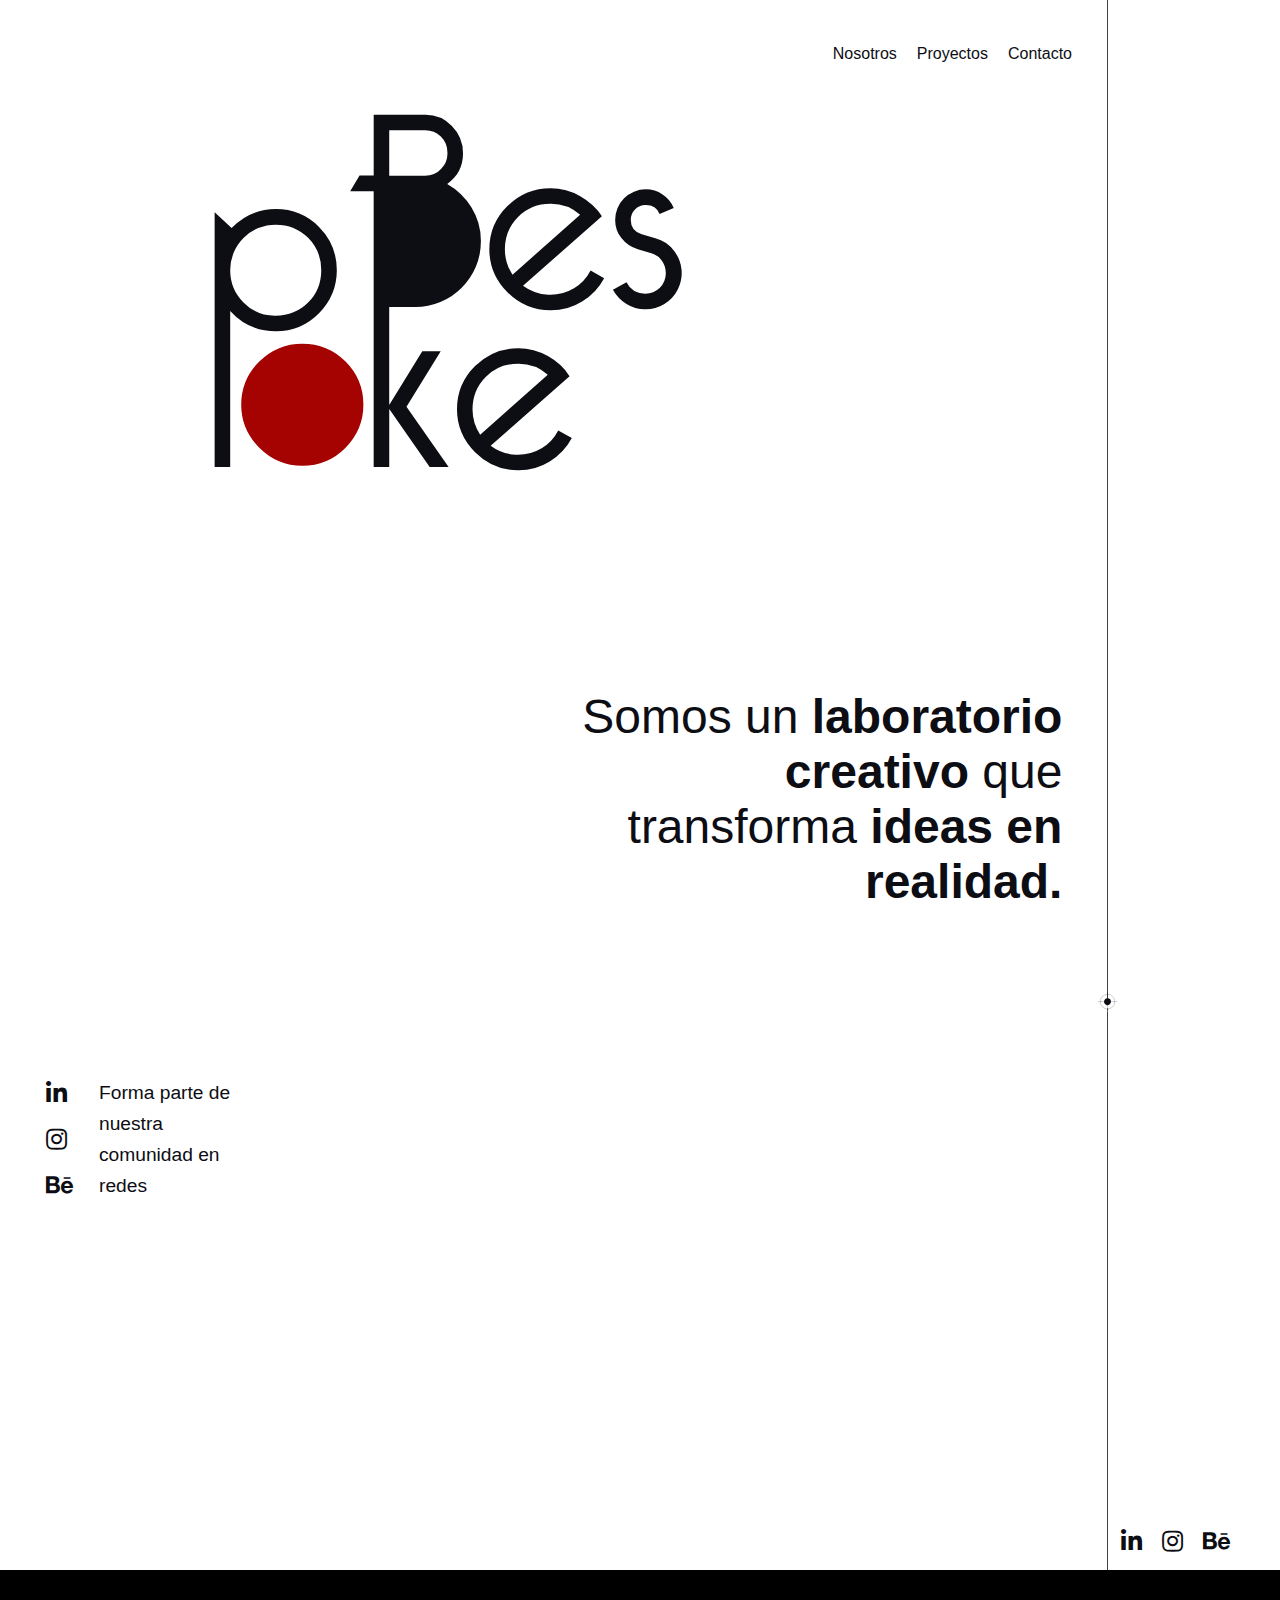
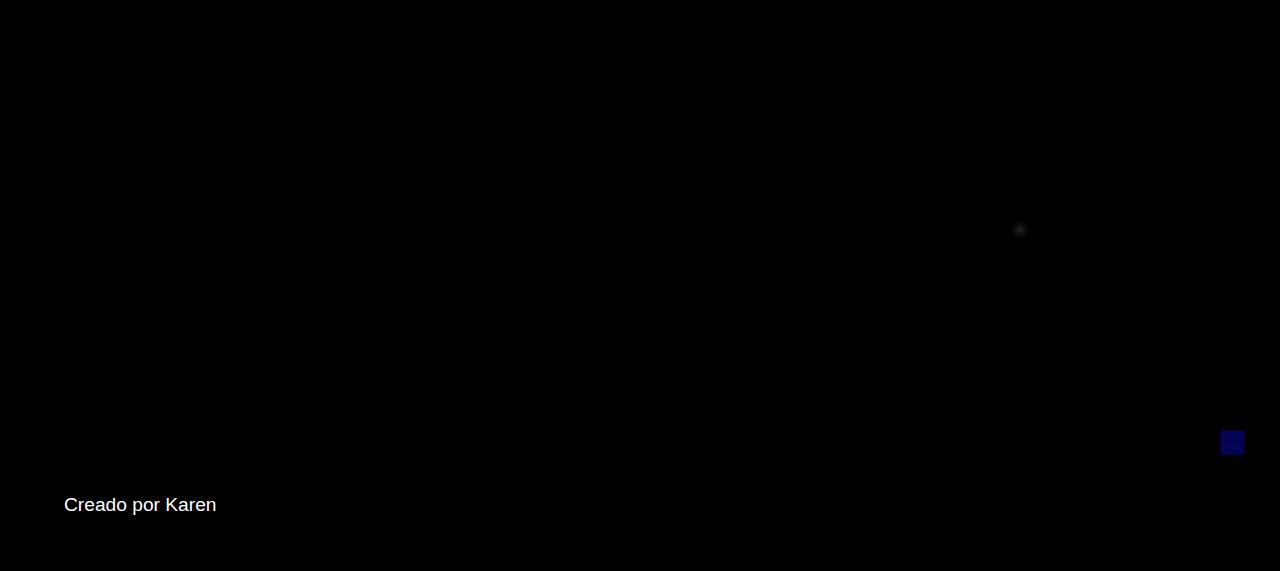
==== about.html @ d42b5b13 "home 90%" ====
<!DOCTYPE html>
<html lang="es">

<head>
    <meta charset="UTF-8">
    <meta name="viewport" content="width=device-width, initial-scale=1.0">
    <title>Bespoke</title>
    <link rel="stylesheet" href="./css/style.css">
    <link rel="stylesheet" href="./css/home.css">
    <link rel="stylesheet" href="./css/card.css">

    <link rel="stylesheet" href="https://use.fontawesome.com/releases/v5.12.1/css/all.css" crossorigin="anonymous">
</head>

<body>

    <header>
        <div class="container">
            <img class="logo logo-header-home m-top-s" src="./img/logo-bespoke.svg"
                alt="Logo Bespoke, laboratorio de ideas">

            <nav class="menu m-top-xs">
                <ul class="display-none">
                    <li><a href="#!">Nosotros</a></li>
                    <li><a href="project.html">Proyectos</a></li>
                    <li><a href="contact.html">Contacto</a></li>
                </ul>
                <button class="menu-toggle">☰</button>
            </nav>
        </div>
        <div class="title m-top">
            <h1><span class="font-style-title-v">Somos un </span>
                laboratorio creativo <span class="font-style-title-v">que transforma</span> ideas en realidad.
            </h1>
        </div>
        <div class="redes-header m-top">
            <div class="redes-header-icons">
                <ul>
                    <li><a href=""><i class="fab fa-linkedin-in"></i></a></li>
                    <li><a href=""><i class="fab fa-instagram"></i></a></li>
                    <li><a href=""><i class="fab fa-behance"></i></a></li>
                </ul>
            </div>
            <div class="redes-header-text">
                <p>Forma parte
                    de nuestra
                    comunidad
                    en redes</p>
            </div>

        </div>
    </header>




    <footer class="footer">
        <div>
            <ul class="footer-redes">
                <li><a href=""><i class="fab fa-linkedin-in"></i></a></li>
                <li><a href=""><i class="fab fa-instagram"></i></a></li>
                <li><a href=""><i class="fab fa-behance"></i></a></li>
            </ul>
        </div>
        <div class="footer-black">
            <img src="./img/animacion-cuadros-bespoke.gif" alt="gif de animación de cuadros">
        </div>
        <p class="footer-text">Creado por Karen</p>
    </footer>

    <script src="./js/script.js"></script>

</body>

</html>
---- css/style.css ----
body {
    background-image: url('../img/back-home-desktop.svg');
    background-repeat: no-repeat;
    background-size: cover;
    max-width: 1800px;
    margin: 0;
}

@media (max-width: 768px) {
   body {
    background-image: url('../img/back-home-mobil.svg');
   }
}

:root {
    /* Colores */
    --primary-color: #0D0D14; 
    --secondary-color: #fff; 
    --accent-color: #4CAF50; 
    --primary-red: #A50202;

    /* Tipografía */
    --font-family-primary: 'Roboto', sans-serif; /* Fuente principal */
    --font-family-secondary: 'Open Sans', sans-serif; /* Fuente secundaria */

    --font-size-mobile-h1: 2rem;
    --font-size-mobile-h2: 1.5rem;
    --font-size-mobile-body: 1rem;

    --font-size-desktop-h1: 3rem;
    --font-size-desktop-h2: 2rem;
    --font-size-desktop-body: 1.2rem;

    /* Espaciado */
    --spacing-small: 10px;
    --spacing-medium: 20px;
    --spacing-large: 30px;
}

body {
    font-family: var(--font-family-primary);
    color: var(--primary-color);
    margin: 0;
    padding: 0;
    box-sizing: border-box; 
}

h1 {
    font-size: var(--font-size-mobile-h1); 
}

h2 {
    font-size: var(--font-size-mobile-h2);
}

p {
    font-size: var(--font-size-mobile-body);
    line-height: 1.6;
}

a {
    color: var(--accent-color);
    text-decoration: none;
}

button {
    background-color: var(--accent-color);
    color: var(--secondary-color);
    padding: var(--spacing-small) var(--spacing-medium);
    border: none;
    border-radius: 5px;
    cursor: pointer;
}

.m-top {
    margin-top: 75px;
}

.m-top-xs {
    margin-top: 25px;
}

.b-black {
    background-color: var(--primary-color);
}

/* Adaptación para pantallas más grandes (desktop) */
@media (min-width: 768px) {
    h1 {
        font-size: var(--font-size-desktop-h1);
    }

    h2 {
        font-size: var(--font-size-desktop-h2);
    }

    p {
        font-size: var(--font-size-desktop-body);
    }

    .m-top {
        margin-top: 150px;
    }
}


.container {
    max-width: 960px; 
    margin: 0 auto;
    padding: 20px;
}

.menu ul {
    list-style: none;
    margin: 0;
    padding: 0;
    display: flex; 
    justify-content: flex-end;
    margin-right: 5%;
    gap: 20px;
}

.menu li {
    border-bottom-style: double;
    border-color: var(--secondary-color);
}

.menu li:hover{
    border-color: var(--primary-red);
}

.menu li a {
    color: var(--primary-color);
}

.menu li a:hover{
    color: var(--primary-red);
}

.menu-toggle {
    display: none; 
}


/* Adaptación para dispositivos móviles */
@media (max-width: 768px) {
   .menu ul {
       flex-direction: column; 
       display: none;
   }

    .menu {
        display: flex;
        justify-content: end;
    }

    .menu-toggle {
        display: block; 
        font-size: 2rem;
        border-style: none;
        color: var(--primary-color);
        background-color: white;
        margin-top: 0;
    }
    .menu-toggle:hover {
        background-color: var(--primary-color);
        color: white;
    }
 
}


/*Card Diseño*/

.card-global {
    display: flex;
    flex-direction: column;
}


.footer {
    margin-top: 300px;
}

.footer-black {
    background-color:black;
    padding: 20px;
    display: flex;
    justify-content: end;
}

.footer-text {
    margin: 0;
    background-color: black;
    color: var(--secondary-color);
    padding-left: 5%;
    padding-bottom: 50px;
}

.footer-redes {
    display: flex;
    flex-direction: row;
    gap: 20px;
    list-style: none;
    justify-content: end;
    margin-right: 50px;
}

.footer-redes i {
    color: var(--primary-color);
    font-size: 1.5rem;
}
---- css/home.css ----
.title {
    text-align: right;
    width: 40%;
    padding-left: 43%;
}

.container {
    display: flex;
    flex-direction: column-reverse;
}

.logo-header-home {
    width: 60%;
}

/* Adaptación para dispositivos móviles */
@media (max-width: 768px) {

     .title {
         width: 60%;
         padding-left: 10%;
     }
 
     .logo-header-home {
         width: 80%;
     }
  
 }

 .font-style-title-v {
    font-weight: 300;
}

.redes-header {
    display: flex;
    flex-direction: row;
    gap: 20px;
}

/*Redes sociales*/
.redes-header-icons ul{
    list-style: none;
}

.redes-header-icons a {
    color: var(--primary-color);
}

.redes-header-icons i{
  font-size: 1.5rem;
  margin-bottom: 10px;
  padding: 5px;  
  border: 1px solid var(--secondary-color);
}

.redes-header-icons i:hover {
    color: var(--primary-red);
    border: 1px solid var(--primary-red);
}

.redes-header-text {
    width: 150px;
}

.msj-home {
    display: flex;
    flex-direction: row;
    height: 300px;
}

.msj-home-img {
    width: 50%;
    display: flex;
    justify-content: center;
    align-items: baseline;
}

.msj-home-img img{
    width: 50%;
    z-index: 5;
    margin-top: 50px;
}

.msj-home-text {
    width: 50%;
    display: flex;
    justify-content: center;
}

.msj-home-text h2 {
    color: var(--secondary-color);
    width: 50%;
    text-align: right;
    font-weight: 300;
}

.msj-home-text h2 span {
    font-weight: 800;
    font-style: italic;
}

/* Adaptación para dispositivos móviles */
@media (max-width: 568px) {

 .msj-home {
    flex-direction: column;
 }

 .msj-home-img {
    width: 100%;
    align-items: center;
 }

 .msj-home-img img {
    width: 80%;
    margin-top: -50px;
 }

 .msj-home {
    height: auto;
 }

 .msj-home-text {
    width: 100%;
 }

 .msj-home h2 {
    width: 80%;
    padding-bottom: 50px;
 }

 .content-img {
    width: 20px!important;
 }

 .content-text h3 {
    width: 100%!important;
    font-size: 1.2rem!important;
 }

 .content-text {
   margin: 0 auto!important;
 }

 .content-img {
    display: none;
 }

 .content-text-p {
    width: 73%!important;
}
 
}

.content-text {
    display: flex;
    flex-direction: column;
    width: 70%;
    margin-right: 10%;
}

.content-text h3 {
    width: 70%;
    font-size: 1.8rem;
    text-align: justify;
}

.content-text-p {
    align-self: flex-end;
    width: 60%;
}

.content-img {
    background-image: url('../img/cuadros.svg');
    background-size: cover;
    background-repeat: no-repeat;
    width: 12%;
    height: auto;
}

.text-home {
    display: flex;
    flex-direction: row;
    justify-content: space-between;
}
---- css/card.css ----
.card {
    background-color: white;
    border-radius: 8px; /* Bordes redondeados */
    box-shadow: 0 2px 5px rgba(0, 0, 0, 0.1); /* Sombra sutil */
    padding: 20px;
    margin: 20px 0; /* Espacio entre tarjetas */
    width: 80%; /* Ancho adaptable para móviles */
    max-width: 350px; /* Ancho máximo en pantallas más grandes */
    display: flex;
    flex-direction: column;
}

.card-content {
    flex-grow: 1; /* Permite que el contenido ocupe el espacio disponible */
}

.card-content h2 {
    margin-top: 0; /* Elimina margen superior */
}

.card-footer {
    display: flex;
    justify-content: space-between;
    align-items: center;
    margin-top: 15px; /* Espacio entre contenido y footer */
}

.number-container {
    display: flex;
}

.number {
    background-color: #dc3545; /* Rojo similar */
    color: white;
    font-weight: bold;
    padding: 5px 8px;
    border-radius: 4px;
    margin-right: 5px;
}

.arrow-icon img {
    width: 20px; /* Ajusta el tamaño del ícono según necesites */
    height: auto;
}

@media (min-width: 768px) { /* Ajusta el breakpoint según tus necesidades */
    body {
        flex-direction: row; /* Cambia a disposición horizontal en pantallas más grandes */
        align-items: flex-start; /* Alinea las tarjetas al inicio del eje vertical */
    }

    .card {
        width: 45%; /* Ajusta el ancho de las tarjetas para que quepan dos en una fila */
        margin: 20px; /* Espacio alrededor de las tarjetas */
    }
}

.card-section {
    display: flex;
    flex-direction: column;
    max-width: 1000px;
    align-content: center;
    margin: 0 auto;
}

.card-two {
    align-self: flex-end;
}
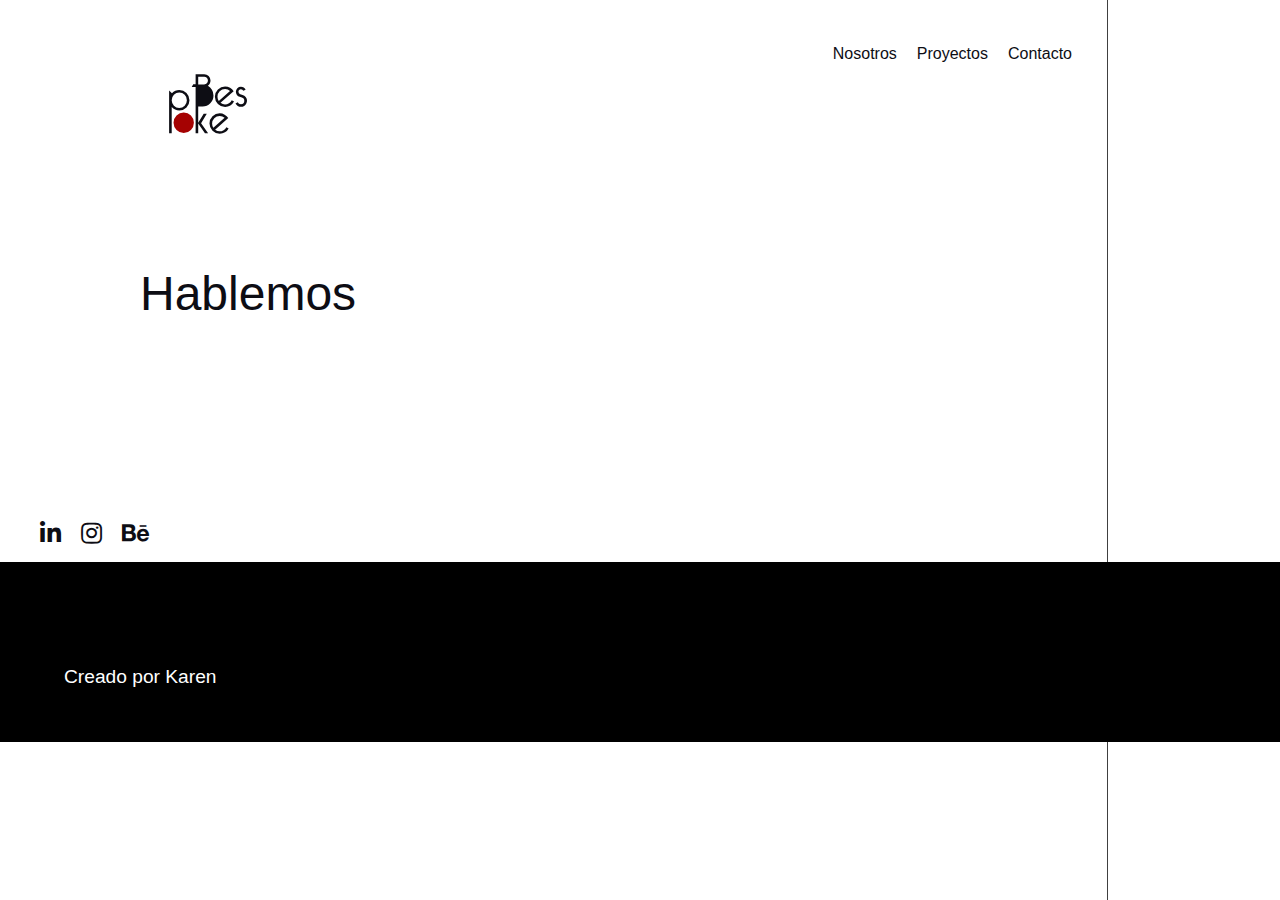
==== commit a34bc19c: "project" ====
--- a/about.html
+++ b/about.html
@@ -16,9 +16,10 @@
 
     <header>
         <div class="container">
-            <img class="logo logo-header-home m-top-s" src="./img/logo-bespoke.svg"
-                alt="Logo Bespoke, laboratorio de ideas">
-
+            <a href="index.html">
+                <img class="logo logo-header-other" src="./img/logo-bespoke.svg"
+                    alt="Logo Bespoke, laboratorio de ideas">
+            </a>
             <nav class="menu m-top-xs">
                 <ul class="display-none">
                     <li><a href="#!">Nosotros</a></li>
@@ -27,28 +28,14 @@
                 </ul>
                 <button class="menu-toggle">☰</button>
             </nav>
+
         </div>
-        <div class="title m-top">
-            <h1><span class="font-style-title-v">Somos un </span>
-                laboratorio creativo <span class="font-style-title-v">que transforma</span> ideas en realidad.
+        <div class="form-wrap">
+            <h1 class="m-top-l">
+                <span class="font-style-title-v">Hablemos</span>
             </h1>
         </div>
-        <div class="redes-header m-top">
-            <div class="redes-header-icons">
-                <ul>
-                    <li><a href=""><i class="fab fa-linkedin-in"></i></a></li>
-                    <li><a href=""><i class="fab fa-instagram"></i></a></li>
-                    <li><a href=""><i class="fab fa-behance"></i></a></li>
-                </ul>
-            </div>
-            <div class="redes-header-text">
-                <p>Forma parte
-                    de nuestra
-                    comunidad
-                    en redes</p>
-            </div>
 
-        </div>
     </header>
 
 
@@ -56,16 +43,14 @@
 
     <footer class="footer">
         <div>
-            <ul class="footer-redes">
+            <ul class="footer-redes footer-redes-other">
                 <li><a href=""><i class="fab fa-linkedin-in"></i></a></li>
                 <li><a href=""><i class="fab fa-instagram"></i></a></li>
                 <li><a href=""><i class="fab fa-behance"></i></a></li>
             </ul>
         </div>
-        <div class="footer-black">
-            <img src="./img/animacion-cuadros-bespoke.gif" alt="gif de animación de cuadros">
-        </div>
-        <p class="footer-text">Creado por Karen</p>
+
+        <p class="footer-text footer-text-other">Creado por Karen</p>
     </footer>
 
     <script src="./js/script.js"></script>
--- a/css/style.css
+++ b/css/style.css
@@ -80,6 +80,10 @@
     margin-top: 25px;
 }
 
+.m-top-l {
+    margin-top: 100px;
+}
+
 .b-black {
     background-color: var(--primary-color);
 }
@@ -110,6 +114,9 @@
     padding: 20px;
 }
 
+/**/
+/* NAVEGACIÓN */
+/**/
 .menu ul {
     list-style: none;
     margin: 0;
@@ -143,6 +150,7 @@
 
 
 /* Adaptación para dispositivos móviles */
+
 @media (max-width: 768px) {
    .menu ul {
        flex-direction: column; 
@@ -169,17 +177,26 @@
  
 }
 
-
-/*Card Diseño*/
-
+.logo-header-other {
+    width: 10%;
+}
+
+
+/**/
+/*Card Diseño - GLOBAL*/
+/**/
 .card-global {
     display: flex;
     flex-direction: column;
 }
 
 
+/**/
+/*FOOTER GENERAL*/
+/**/
+
 .footer {
-    margin-top: 300px;
+    margin-top: 200px;
 }
 
 .footer-black {
@@ -197,16 +214,117 @@
     padding-bottom: 50px;
 }
 
+.footer-text-other {
+    padding-top: 100px;
+}
+
 .footer-redes {
     display: flex;
     flex-direction: row;
     gap: 20px;
     list-style: none;
+    margin-right: 50px;
+}
+
+.footer-redes-other{
+    justify-content: left;
+}
+
+.footer-redes-home {
     justify-content: end;
-    margin-right: 50px;
 }
 
 .footer-redes i {
     color: var(--primary-color);
     font-size: 1.5rem;
+}
+
+
+/**/
+/*CONTACTO*/
+/**/
+
+form {
+    background-color: #fff;
+    padding: 30px;
+    border-radius: 8px;
+    box-shadow: 0 2px 5px rgba(0, 0, 0, 0.1);
+    width: 350px; 
+    margin-right: 80px;
+}
+
+.form-group {
+    margin-bottom: 20px;
+}
+
+input[type="text"],
+input[type="email"],
+input[type="tel"],
+textarea {
+    width: 100%;
+    padding: 12px;
+    border: 1px solid #ccc;
+    border-radius: 4px;
+    box-sizing: border-box;
+    font-size: 16px;
+}
+
+.button-form {
+    background-color:#000;
+    color: #fff;
+    padding: 12px 20px;
+    border: none;
+    border-radius: 4px;
+    cursor: pointer;
+    font-size: 16px;
+}
+
+.form-display {
+    display: flex;
+    justify-content: end;
+}
+
+.form-wrap {
+    max-width: 1000px;
+    margin: 0 auto;
+}
+
+/**/
+/*PROJECT*/
+/**/
+
+.pagination {
+    display: flex;
+    justify-content: center;
+    align-items: center;
+    list-style: none; /* Elimina los puntos de la lista */
+    padding: 0;
+}
+
+.pagination a {
+    display: inline-block;
+    padding: 8px 12px;
+    margin: 0 5px;
+    text-decoration: none;
+    color: #333; /* Color de texto */
+    border: 1px solid #ccc; /* Borde gris claro */
+    border-radius: 5px;
+}
+
+.pagination .active {
+    background-color: #c0392b; /* Color de fondo rojo */
+    color: #fff; /* Color de texto blanco */
+}
+
+.pagination a:hover{
+    background-color: #c0392b; /* Color de fondo rojo */
+    color: #fff;
+}
+
+.pagination .arrow {
+    font-weight: bold;
+}
+
+.pagination .ellipsis {
+    margin: 0 10px;
 }--- a/css/card.css
+++ b/css/card.css
@@ -3,11 +3,14 @@
     border-radius: 8px; /* Bordes redondeados */
     box-shadow: 0 2px 5px rgba(0, 0, 0, 0.1); /* Sombra sutil */
     padding: 20px;
-    margin: 20px 0; /* Espacio entre tarjetas */
     width: 80%; /* Ancho adaptable para móviles */
-    max-width: 350px; /* Ancho máximo en pantallas más grandes */
     display: flex;
     flex-direction: column;
+}
+
+.card-home {
+    max-width: 350px; /* Ancho máximo en pantallas más grandes */
+    margin: 25px;
 }
 
 .card-content {
@@ -39,20 +42,26 @@
 }
 
 .arrow-icon img {
-    width: 20px; /* Ajusta el tamaño del ícono según necesites */
+    width: 20px; 
     height: auto;
 }
 
-@media (min-width: 768px) { /* Ajusta el breakpoint según tus necesidades */
+@media (min-width: 768px) { /*ajustes para desktop*/
     body {
-        flex-direction: row; /* Cambia a disposición horizontal en pantallas más grandes */
-        align-items: flex-start; /* Alinea las tarjetas al inicio del eje vertical */
+        flex-direction: row; 
+        align-items: flex-start; 
     }
 
-    .card {
-        width: 45%; /* Ajusta el ancho de las tarjetas para que quepan dos en una fila */
-        margin: 20px; /* Espacio alrededor de las tarjetas */
+    .card-home {
+        width: 45%; 
     }
+
+    .card-project {
+        flex-direction: row!important;
+        gap: 5%;
+    }
+    
+   
 }
 
 .card-section {
@@ -67,3 +76,30 @@
     align-self: flex-end;
 }
 
+.card-project {
+    display: flex;
+    flex-direction: column-reverse;
+}
+
+.card-position {
+    position: relative;
+}
+
+.card-p{
+    width: 60%;
+}
+
+.card-img {
+    width: 40%;
+    position: absolute;
+    top: -20px;
+    right: -20px;
+}
+
+.card-content-pading {
+    padding-left: 30px;
+}
+
+.card-content-pading h2 {
+    margin-top: 30px;
+}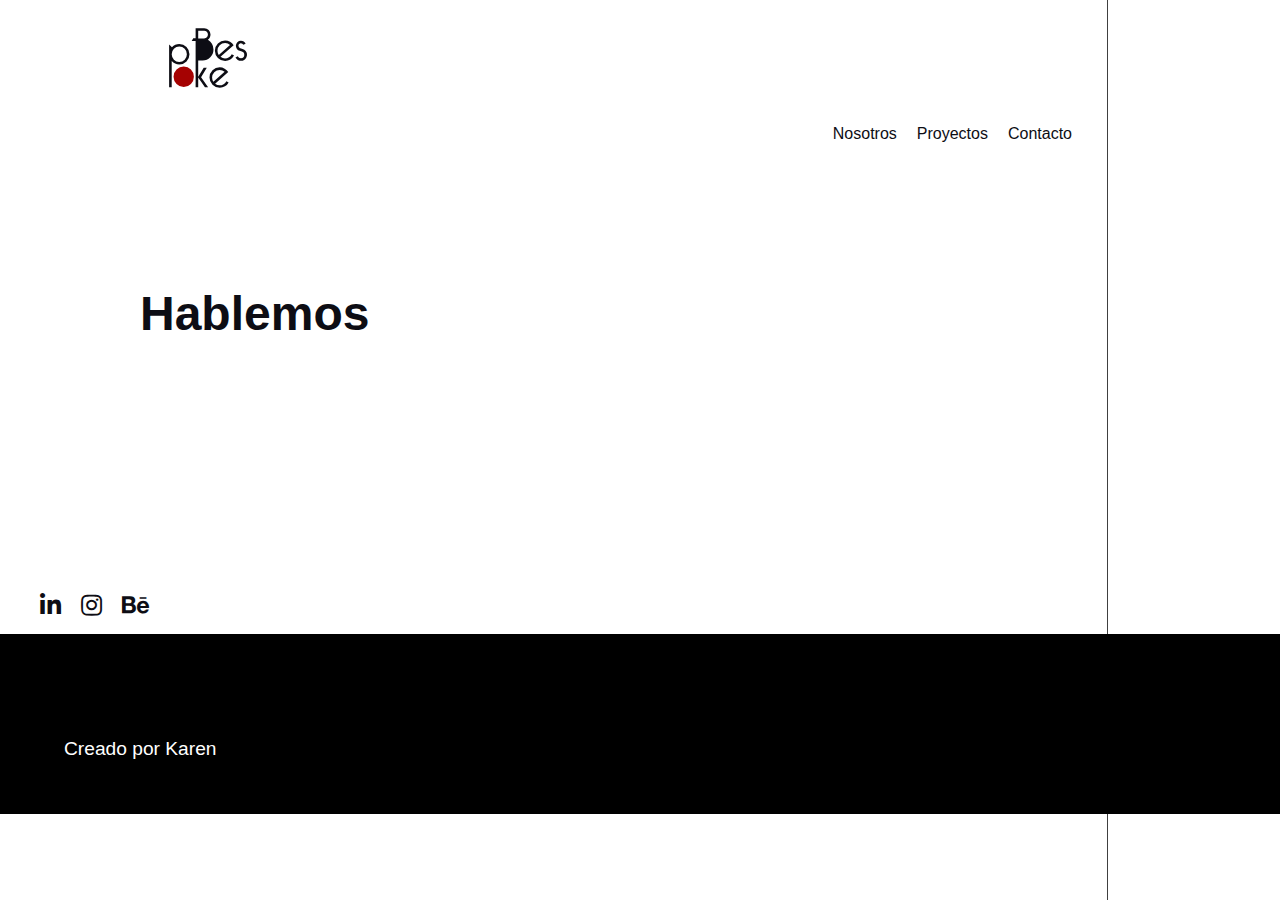
==== commit 75b02c11: "about-I" ====
--- a/about.html
+++ b/about.html
@@ -4,10 +4,8 @@
 <head>
     <meta charset="UTF-8">
     <meta name="viewport" content="width=device-width, initial-scale=1.0">
-    <title>Bespoke</title>
+    <title>Nosotros - Bespoke</title>
     <link rel="stylesheet" href="./css/style.css">
-    <link rel="stylesheet" href="./css/home.css">
-    <link rel="stylesheet" href="./css/card.css">
 
     <link rel="stylesheet" href="https://use.fontawesome.com/releases/v5.12.1/css/all.css" crossorigin="anonymous">
 </head>
--- a/css/style.css
+++ b/css/style.css
@@ -287,6 +287,11 @@
 .form-wrap {
     max-width: 1000px;
     margin: 0 auto;
+    padding: 20px;
+}
+
+.form-b {
+    border: 1px black solid;
 }
 
 /**/
